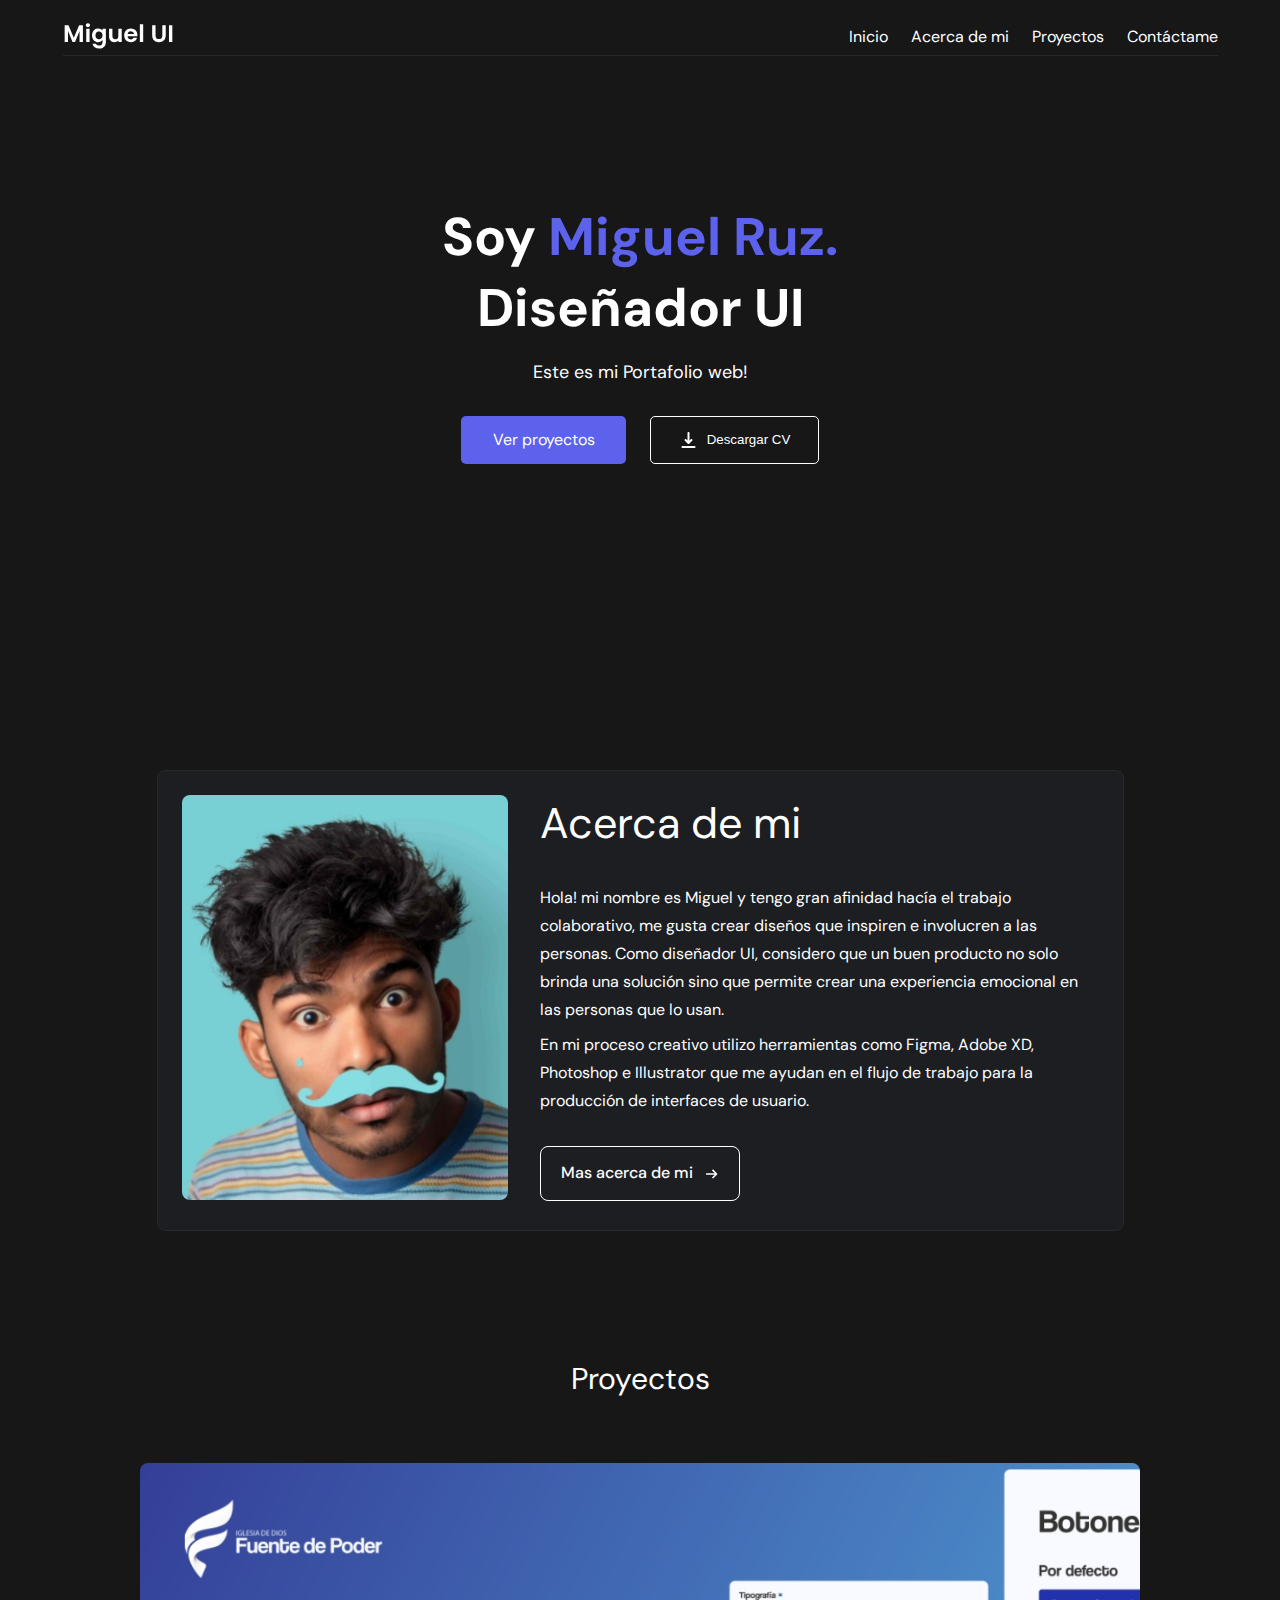
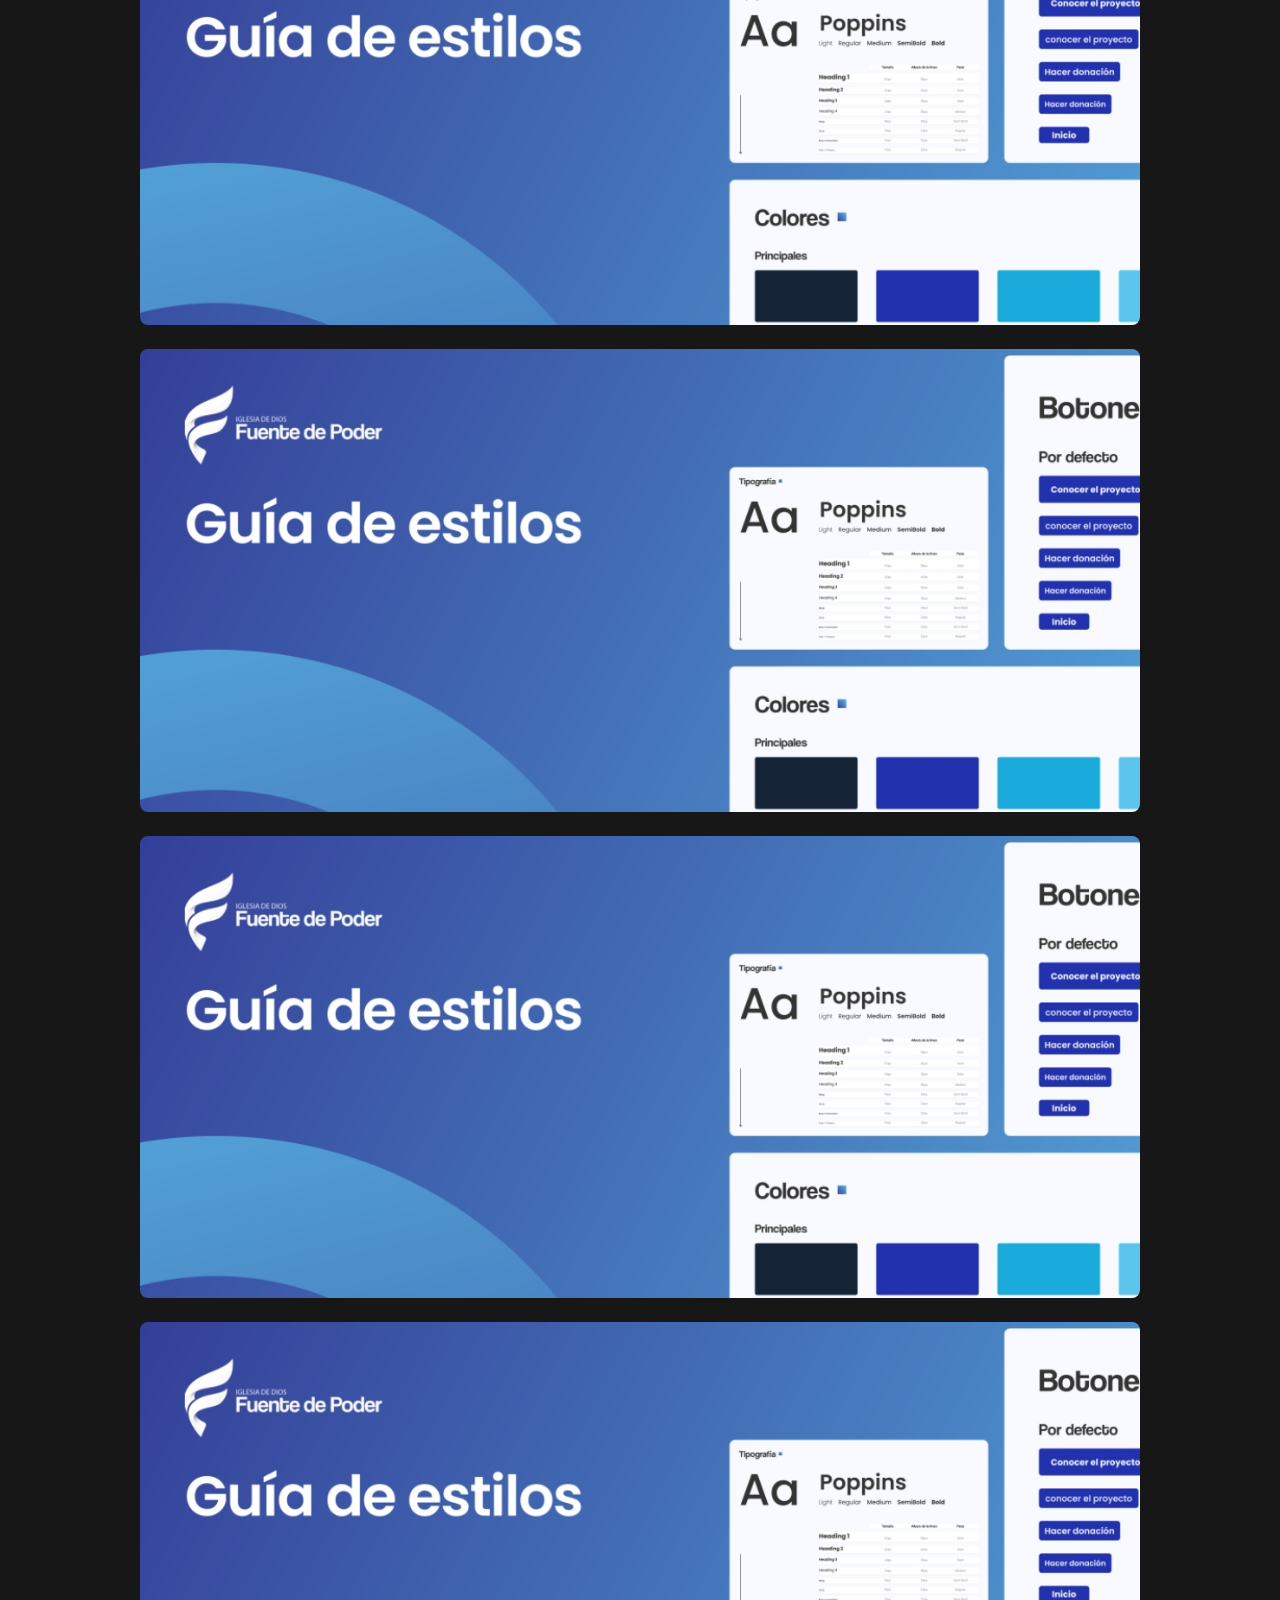
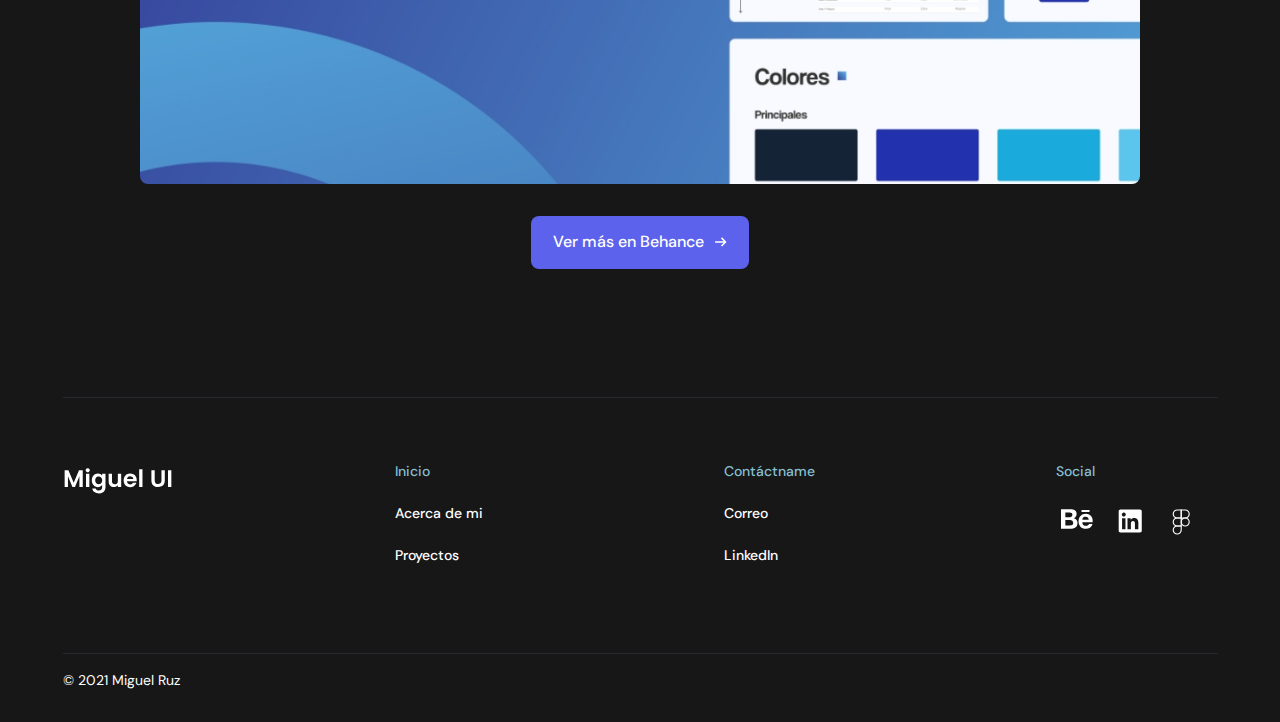
==== index.html @ 03a389df "bug fix nav-menu" ====
<!DOCTYPE html>
<html lang="en">

<head>
    <meta charset="UTF-8">
    <meta name="viewport" content="width=device-width, initial-scale=1.0">
    <link rel="stylesheet" href="styles/styles.css">
    <title>Miguel UI</title>
</head>

<body>

    <header class="header">
        <div class="container">
            <div class="header__inner">
                <div class="header__logo">
                    <img class="header__logo-icon" src="images/icons/Logo.svg" width="112" height="32" loading="lazy"
                        alt="miguel ui">
                </div>
                <nav class="header__nav hidden-mobile">
                    <ul class="header__list">
                        <li class="header__link"><a href="index.html">Inicio</a></li>
                        <li class="header__link"><a href="acerca.html">Acerca de mi</a></li>
                        <li class="header__link"><a href="#!">Proyectos</a></li>
                        <li class="header__link"><a href="#!">Contáctame</a></li>
                    </ul>
                </nav>

                <nav class="header__nav__mobile" id="mobileNav">
                    <ul class="header__mobile__list">
                        <li class="header__mobile__link"><a href="index.html">Inicio</a></li>
                        <li class="header__mobile__link"><a href="acera.html">Acerca de mi</a></li>
                        <li class="header__mobile__link"><a href="#!">Proyectos</a></li>
                        <li class="header__mobile__link"><a href="#!">Contáctame</a></li>
                    </ul>
                </nav>

                <div class="header__menu visible-mobile">
                    <button class="header__nav__btn-menu" id="modalBtn"></button>
                </div>
            </div>
        </div>
    </header>
    <main>
        <section class="main">
            <div class="container">
                <div class="main__inner">
                    <h1 class="main__tittle">
                        Soy <span>Miguel Ruz.</span><br>Diseñador UI
                    </h1>
                    <p class="main__text">
                        Este es mi Portafolio web!
                    </p>
                    <div class="main__buttons">
                        <a class="main__link" href="#!">Ver proyectos</a>
                        <button class="main__button-upload " type="submit">
                            <svg class="main__button-svg" width="20.000000" height="20.000000" viewBox="0 0 20 20"
                                fill="none" xmlns="http://www.w3.org/2000/svg"
                                xmlns:xlink="http://www.w3.org/1999/xlink">
                                <desc>
                                    Created with Pixso.
                                </desc>
                                <defs>
                                    <clipPath id="clip25_65">
                                        <rect id="Icon/Solid/download" width="20.000000" height="20.000000"
                                            transform="translate(-0.500000 0.000000)" fill="white" fill-opacity="0" />
                                    </clipPath>
                                </defs>
                                <g clip-path="url(#clip25_65)">
                                    <path id="Icon"
                                        d="M2.5 17C2.5 16.44 2.94 16 3.5 16L15.5 16C16.05 16 16.5 16.44 16.5 17C16.5 17.55 16.05 18 15.5 18L3.5 18C2.94 18 2.5 17.55 2.5 17ZM5.79 9.29C6.18 8.9 6.81 8.9 7.2 9.29L8.5 10.58L8.5 3C8.5 2.44 8.94 2 9.5 2C10.05 2 10.5 2.44 10.5 3L10.5 10.58L11.79 9.29C12.18 8.9 12.81 8.9 13.2 9.29C13.59 9.68 13.59 10.31 13.2 10.7L10.2 13.7C10.01 13.89 9.76 14 9.5 14C9.23 14 8.98 13.89 8.79 13.7L5.79 10.7C5.4 10.31 5.4 9.68 5.79 9.29Z"
                                        fill="#FFFFFF" fill-opacity="1.000000" fill-rule="evenodd" />
                                </g>
                            </svg>Descargar CV</button>
                    </div>
                </div>
            </div>
        </section>

        <section class="about">
            <div class="container">
                <div class="about__inner">
                    <div class="about__photo">
                        <img class="about__photo-me" src="images/avatar/miguel.jpeg" max-width="326" height="405"
                            alt="Miguel">
                    </div>
                    <div class="about__info">
                        <h2 class="about__tittle">Acerca de mi</h2>
                        <p class="about__text">Hola! mi nombre es Miguel y tengo gran afinidad hacía el trabajo
                            colaborativo, me gusta crear
                            diseños que inspiren e involucren a las personas. Como diseñador UI, considero que un buen
                            producto no solo brinda una solución sino que permite crear una experiencia emocional en las
                            personas que lo usan. </p>
                        <p class="about__text">En mi proceso creativo utilizo herramientas como Figma, Adobe XD,
                            Photoshop e
                            Illustrator que me
                            ayudan en el flujo de trabajo para la producción de interfaces de usuario.</p>

                        <a class="about__link" href="#!">Mas acerca de mi
                            <svg class="about__arrow-right" width="14.000000" height="14.000000" viewBox="0 0 14 14"
                                fill="none" xmlns="http://www.w3.org/2000/svg"
                                xmlns:xlink="http://www.w3.org/1999/xlink">
                                <desc>
                                    Created with Pixso.
                                </desc>
                                <defs>
                                    <clipPath id="clip25_54">
                                        <rect id="Icon/Outline/arrow-right" width="14.000000" height="14.000000"
                                            transform="translate(-0.674927 -0.049561)" fill="white" fill-opacity="0" />
                                    </clipPath>
                                </defs>
                                <g clip-path="url(#clip25_54)">
                                    <path id="Icon" d="M7.49 2.86L11.57 6.95L7.49 11.03M11.57 6.95L1.07 6.95"
                                        stroke="#FFFFFF" stroke-opacity="1.000000" stroke-width="1.500000"
                                        stroke-linejoin="round" />
                                </g>
                            </svg>
                        </a>
                    </div>
                </div>
            </div>
        </section>

        <section class="projects">
            <div class="projects__inner">
                <div class="container">
                    <h3 class="projects__tittle">
                        Proyectos
                    </h3>
                    <div class="projects__items">
                        <div class="projects__item">
                            <img class="projects__image" src="images/item/portada_interactiva.jpeg" alt="project">
                        </div>

                        <div class="projects__item">
                            <img class="projects__image" src="images/item/portada_interactiva.jpeg" alt="project">
                        </div>

                        <div class="projects__item">
                            <img class="projects__image" src="images/item/portada_interactiva.jpeg" alt="project">
                        </div>

                        <div class="projects__item">
                            <img class="projects__image" src="images/item/portada_interactiva.jpeg" alt="project">
                        </div>
                    </div>
                    <div class="projects__link">
                        <a class="projects__link-tittle" href="#!">Ver más en Behance
                            <svg class="projects__link-arrow" width="14.000000" height="14.000000" viewBox="0 0 14 14"
                                fill="none" xmlns="http://www.w3.org/2000/svg"
                                xmlns:xlink="http://www.w3.org/1999/xlink">
                                <desc>
                                    Created with Pixso.
                                </desc>
                                <defs>
                                    <clipPath id="clip25_54">
                                        <rect id="Icon/Outline/arrow-right" width="14.000000" height="14.000000"
                                            transform="translate(-0.674927 -0.049561)" fill="white" fill-opacity="0" />
                                    </clipPath>
                                </defs>
                                <g clip-path="url(#clip25_54)">
                                    <path id="Icon" d="M7.49 2.86L11.57 6.95L7.49 11.03M11.57 6.95L1.07 6.95"
                                        stroke="#FFFFFF" stroke-opacity="1.000000" stroke-width="1.500000"
                                        stroke-linejoin="round" />
                                </g>
                            </svg>
                        </a>
                    </div>
                </div>
            </div>

        </section>
    </main>

    <footer class="footer">
        <div class="footer__inner container">
            <div class="footer__first">
                <div class="footer__firs-logo">
                    <img class="footer__logo" src="images/icons/Logo.svg" width="111" height="32" alt="Miguel">
                </div>
                <div class="footer__incio">
                    <ul class="footer__list">
                        <li class="footer__link footer__list-accent">Inicio</li>
                        <li class="footer__link"><a href="#!">Acerca de mi</a></li>
                        <li class="footer__link"><a href="#!">Proyectos</a></li>
                    </ul>
                </div>
                <div class="contactname">
                    <ul class="footer__list">
                        <li class="footer__link footer__list-accent">Contáctname</li>
                        <li class="footer__link"><a href="#!">Correo</a></li>
                        <li class="footer__link"><a href="#!">LinkedIn</a></li>
                    </ul>
                </div>
                <div class="social">
                    <ul class="footer__list">
                        <li class="footer__link footer__list-accent">Social</li>
                    </ul>
                    <div class="footer__link-socials">
                        <a href="#!" class="footer__socials">
                            <img class="footer__socials-item" src="images/icons/Logo_Behance.svg" alt="Behance"></a>
                        <a href="#!" class="footer__socials">
                            <img class="footer__socials-item" src="images/icons/Logo_Linkendl.svg" alt="Linkendl"></a>
                        <a href="#!" class=" footer__socials">
                            <img class="footer__socials-item" src="images/icons/Logo_Figma.svg" alt="Figma"></a>
                    </div>
                </div>
            </div>
            <div class="footer__two">
                <p>&copy 2021 Miguel Ruz </p>
            </div>
        </div>
    </footer>

    <script type="module" src="JS/app.js"></script>
</body>

</html>
---- styles/styles.css ----
html, body, div, span, applet, object, iframe,
h1, h2, h3, h4, h5, h6, p, blockquote, pre,
a, abbr, acronym, address, big, cite, code,
del, dfn, em, img, ins, kbd, q, s, samp,
small, strike, strong, sub, sup, tt, var,
b, u, i, center,
dl, dt, dd, ol, ul, li,
fieldset, form, label, legend,
table, caption, tbody, tfoot, thead, tr, th, td,
article, aside, canvas, details, embed,
figure, figcaption, footer, header, hgroup,
menu, nav, output, ruby, section, summary,
time, mark, audio, video {
  margin: 0;
  padding: 0;
  border: 0;
  font-size: 100%;
  font: inherit;
  vertical-align: baseline;
}

/* HTML5 display-role reset for older browsers */
article, aside, details, figcaption, figure,
footer, header, hgroup, menu, nav, section {
  display: block;
}

body {
  line-height: 1;
}

ol, ul {
  list-style: none;
}

blockquote, q {
  quotes: none;
}

blockquote:before, blockquote:after,
q:before, q:after {
  content: "";
  content: none;
}

table {
  border-collapse: collapse;
  border-spacing: 0;
}

*,
*::before,
*::after {
  box-sizing: border-box;
}

@font-face {
  font-family: "DM Sans";
  src: url("../fonts/DMSans-Medium.woff2") format("woff2");
  font-weight: 400;
  font-style: normal;
  font-display: swap;
}
@font-face {
  font-family: "DM Sans";
  src: url("../fonts/DMSans-Regular.woff2") format("woff2");
  font-weight: 500;
  font-style: normal;
  font-display: swap;
}
@font-face {
  font-family: "DM Sans";
  src: url("../fonts/DMSans-Bold.woff2") format("woff2");
  font-weight: 700;
  font-style: normal;
  font-display: swap;
}
:root {
  --primario-color: #5C62EC;
  --white-color: #FFFFFF;
  --hover-color: #5C62EC;
  --acento-color: #85BFD1;
  --gris-color: #A0A0A1;
  --rellenos-color: #1C1E22;
  --bordes-color: #26292D;
  --fondo-color: #171718;
  --border-radius: 8px;
  --border-radius-small: 5px;
  --ff: "DM Sans", "sans-serif";
  --container-width: 1155px;
  --container-padding-x: 16px;
  --section-padding-y: 128px;
  --nav-padding-y: 18px;
  --section-padding-top: 0px;
  --transition-duration: 0.2s;
  --border: 1px solid var(--bordes-color);
}

html, body {
  min-height: 100vh;
  display: flex;
  flex-direction: column;
}

.footer {
  margin-top: auto;
}

.container {
  max-width: calc(var(--container-width) + var(--container-padding-x) * 2);
  margin-inline: auto;
  padding-inline: var(--container-padding-x);
}

.visually-hidden {
  position: absolute !important;
  width: 1px !important;
  height: 1px !important;
  margin: -1px !important;
  border: 0 !important;
  padding: 0 !important;
  white-space: nowrap !important;
  -webkit-clip-path: inset(100%) !important;
          clip-path: inset(100%) !important;
  clip: rect(0 0 0 0) !important;
  overflow: hidden !important;
}

@media (max-width: 767px) {
  .hidden-mobile {
    display: none !important;
  }
}

@media (min-width: 768px) {
  .visible-mobile {
    display: none !important;
  }
}

body {
  scroll-behavior: smooth;
  font-family: var(--ff);
  font-weight: 400;
  font-size: 16px;
  line-height: 1.28;
  color: var(--white-color);
  background-color: var(--fondo-color);
}

body, html {
  overflow-x: hidden;
}

a,
button,
input,
textarea,
svg * {
  transition-duration: var(--transition-duration);
}

a {
  text-decoration: none;
  color: inherit;
}

h1 {
  font-size: clamp(34px, 4.1666666667vw, 60px);
  font-weight: 700;
}

h2 {
  font-size: clamp(26px, 3.3333333333vw, 48px);
  font-weight: 500;
}

h3 {
  font-size: clamp(19px, 2.3611111111vw, 34px);
  font-weight: 500;
}

h4 {
  font-size: clamp(14px, 1.6666666667vw, 24px);
  font-weight: 400;
}

h5 {
  font-size: clamp(12px, 1.3888888889vw, 20px);
  font-weight: 500;
}

p {
  font-size: clamp(10px, 1.1111111111vw, 16px);
  font-weight: 500;
}

.header {
  font-size: clamp(16px, 1.1111111111vw, 16px);
  font-weight: 500;
  position: sticky;
  top: 0;
}

.header__inner {
  border-bottom: var(--border);
  margin-block: 18px;
}

.header__inner {
  display: flex;
  justify-content: center;
  align-items: center;
  justify-content: space-between;
}

.header__list {
  display: flex;
  justify-content: center;
  align-items: center;
  gap: 23px;
}

.header__link {
  position: relative;
}

.header__link {
  position: relative;
}

.header__link::before {
  position: absolute;
  content: "";
  bottom: -5px;
  width: 100%;
  height: 3px;
  background-color: var(--primario-color);
  opacity: 0;
  transition: 0.5s;
}

.header__link:hover::before {
  opacity: 1;
}

.header__menu {
  width: 42px;
  aspect-ratio: 1;
  display: inline-flex;
  align-items: center;
  text-align: center;
}

.header__nav__btn-menu {
  padding: 0;
  background-color: transparent;
  border: none;
  width: 42px;
  aspect-ratio: 1;
  position: relative;
  width: 16px;
  height: 2px;
  border-radius: 5px;
  background-color: var(--white-color);
}

.header__nav__btn-menu::before {
  position: absolute;
  content: "";
  width: 8px;
  height: 2px;
  border-radius: 5px;
  background-color: var(--white-color);
  top: 4px;
  right: 0;
}

.header__nav__btn-menu::after {
  position: absolute;
  content: "";
  width: 16px;
  height: 2px;
  border-radius: 5px;
  background-color: var(--white-color);
  top: -4px;
  left: 0;
}

.header__nav__mobile {
  transition: ease-in 0.2s;
  display: none;
}
@media (max-width: 767px) {
  .header__nav__mobile {
    display: none;
    position: absolute;
    z-index: 100;
    height: 100vh;
    width: 100vw;
    top: 100%;
    background-color: var(--fondo-color);
  }
}

.header__mobile__link {
  font-size: clamp(16px, 2.2222222222vw, 32px);
  margin-bottom: 25px;
}

.main__inner {
  display: flex;
  justify-content: center;
  align-items: center;
  align-items: center;
  flex-direction: column;
  text-align: center;
  padding: 128px 0 306px 0;
}
@media (max-width: 767px) {
  .main__inner {
    padding-bottom: 128px;
  }
}
.main__tittle {
  line-height: 71px;
}
.main__tittle span {
  color: var(--primario-color);
}
@media (max-width: 1023px) {
  .main__tittle {
    line-height: 50px;
  }
}
@media (max-width: 767px) {
  .main__tittle {
    line-height: 40px;
  }
}
.main__text {
  margin: 16px 0 32px 0;
  font-size: clamp(16px, 1.3888888889vw, 20px);
  font-weight: 500;
  line-height: 24px;
}
.main__buttons {
  display: flex;
  justify-content: center;
  align-items: center;
  gap: 24px;
}
@media (max-width: 767px) {
  .main__buttons {
    flex-direction: column;
  }
}
.main__link {
  font-weight: 500;
  line-height: 16px;
  height: 48px;
  background-color: var(--primario-color);
  padding: 16px 31.5px;
  border-radius: var(--border-radius-small);
}
.main__button-upload {
  padding: 0;
  background-color: transparent;
  border: none;
  display: flex;
  justify-content: center;
  align-items: center;
  color: var(--white-color);
  font-weight: 500;
  line-height: 16px;
  width: 169px;
  height: 48px;
  background-color: inherit;
  border: var(--border);
  border-color: var(--white-color);
  padding: 16px 20px;
  border-radius: var(--border-radius-small);
}
@media (hover: hover) {
  .main__button-upload:hover {
    background-color: var(--primario-color);
    border-color: var(--primario-color);
  }
}
@media (hover: none) {
  .main__button-upload:active {
    background-color: var(--primario-color);
    border-color: var(--primario-color);
  }
}
.main__button-svg {
  margin-right: 8px;
}

.about__inner {
  display: flex;
  justify-content: center;
  align-items: center;
  justify-content: space-between;
  align-items: flex-start;
  border: var(--border);
  border-radius: var(--border-radius);
  background-color: var(--rellenos-color);
  padding: 24px;
  width: 967px;
  height: auto;
  position: relative;
  margin: 0 auto;
  gap: 32px;
}
@media (max-width: 1023px) {
  .about__inner {
    flex-direction: column;
    width: 690px;
  }
}
@media (max-width: 767px) {
  .about__inner {
    width: 100%;
  }
}
.about__photo-me {
  border-radius: var(--border-radius);
}
@media (max-width: 767px) {
  .about__photo-me {
    max-width: 100%;
    height: auto;
    vertical-align: top;
  }
}
.about__tittle {
  margin-bottom: 32px;
  font-size: clamp(24px, 3.3333333333vw, 48px);
  line-height: 57px;
}
@media (max-width: 1023px) {
  .about__tittle {
    line-height: 32px;
    margin-bottom: 16px;
  }
}
.about__text {
  margin-bottom: 7px;
  font-size: clamp(16px, 1.1111111111vw, 16px);
  line-height: 28px;
}
.about__link {
  display: inline-flex;
  align-items: center;
  border: var(--border);
  border-color: var(--white-color);
  border-radius: var(--border-radius);
  padding: 16px 20px;
  background-color: inherit;
  margin-top: 24px;
}
@media (hover: hover) {
  .about__link:hover {
    background-color: var(--primario-color);
    border-color: var(--primario-color);
  }
}
@media (hover: none) {
  .about__link:active {
    background-color: var(--primario-color);
    border-color: var(--primario-color);
  }
}
.about__arrow-right {
  margin-left: 12px;
}

.projects__inner {
  padding: 128px 0;
}
@media (max-width: 767px) {
  .projects__inner {
    padding: 64px 0;
  }
}
.projects__tittle {
  line-height: 40px;
  margin-bottom: 64px;
}
@media (max-width: 1280px) {
  .projects__tittle {
    text-align: center;
  }
}
@media (max-width: 767px) {
  .projects__tittle {
    text-align: left;
    margin-bottom: 32px;
  }
}
.projects__items {
  display: grid;
  gap: 24px;
}
@media (max-width: 767px) {
  .projects__items {
    gap: 20px;
  }
}
.projects__image {
  border-radius: var(--border-radius);
  max-width: 1155px;
}
@media (max-width: 1280px) {
  .projects__image {
    display: block;
    margin-inline: auto;
    max-width: 1000px;
  }
}
@media (max-width: 1023px) {
  .projects__image {
    max-width: 747px;
  }
}
@media (max-width: 767px) {
  .projects__image {
    width: 100%;
  }
}
.projects__link {
  max-width: 218px;
  margin-inline: auto;
  margin-top: 32px;
}
.projects__link-arrow {
  margin-left: 10px;
}
@media (max-width: 767px) {
  .projects__link {
    max-width: 100%;
  }
}
.projects__link-tittle {
  background-color: var(--primario-color);
  padding: 16px 20px;
  border-radius: var(--border-radius);
  display: flex;
  align-items: center;
  justify-content: center;
}

.footer__inner {
  display: flex;
  flex-direction: column;
  font-family: var(--ff);
  font-size: clamp(14px, 0.9722222222vw, 14px);
  font-weight: 400;
}
.footer__first {
  display: flex;
  justify-content: center;
  align-items: center;
  justify-content: space-between;
  align-items: flex-start;
  border-top: var(--border);
  padding-block: 65px;
}
@media (max-width: 767px) {
  .footer__first {
    flex-direction: column;
    display: flex;
    justify-content: center;
    align-items: center;
    text-align: center;
  }
}
.footer__two {
  border-top: var(--border);
  margin-bottom: 32px;
  padding-top: 17px;
}
@media (max-width: 767px) {
  .footer__two {
    text-align: center;
  }
}
.footer__list-accent {
  color: var(--acento-color);
}
.footer__link {
  padding-bottom: 24px;
}
.footer__link-socials {
  display: flex;
  gap: 16px;
}
.footer__incio,
.footer .contactname,
.footer .social {
  margin-inline: 20px;
}
@media (max-width: 767px) {
  .footer__incio,
  .footer .contactname,
  .footer .social {
    margin-top: 32px;
  }
}
.footer svg path {
  fill: var(--acento-color);
}

.acerca__inner {
  display: flex;
  justify-content: space-between;
  gap: 140px;
  padding-top: 64px;
  padding-bottom: 128px;
}
@media (max-width: 950px) {
  .acerca__inner {
    flex-direction: column;
    align-items: center;
    gap: 64px;
    padding-bottom: 64px;
  }
}
@media (max-width: 950px) {
  .acerca__right {
    width: 448px;
  }
}
@media (max-width: 767px) {
  .acerca__right {
    width: 100%;
  }
}
.acerca__avatar {
  border-radius: 8px;
}
@media (max-width: 950px) {
  .acerca__avatar {
    width: 100%;
    height: auto;
  }
}
.acerca__tittle {
  margin-bottom: 24px;
}
.acerca__info {
  display: inline-flex;
  flex-direction: column;
  gap: 10px;
}
.acerca__text {
  font-size: clamp(16px, 1.1111111111vw, 16px);
  line-height: 28px;
  font-weight: 400;
}
.acerca__mail {
  display: inline-block;
  margin-top: 10px;
  color: var(--primario-color);
  font-size: clamp(16px, 1.1111111111vw, 16px);
}

.skills__inner {
  margin-bottom: 128px;
}
@media (max-width: 767px) {
  .skills__inner {
    margin-bottom: 64px;
  }
}
.skills__tittle {
  text-align: center;
  margin-bottom: 60px;
}
@media (max-width: 767px) {
  .skills__tittle {
    margin-bottom: 32px;
  }
}
.skills__items {
  display: flex;
  flex-wrap: wrap;
  justify-content: center;
  gap: 24px;
}
.skills__item {
  background-color: var(--rellenos-color);
  width: 354px;
  height: auto;
  padding: 24px;
  border-radius: var(--border-radius);
}
@media (max-width: 767px) {
  .skills__item {
    width: 100%;
  }
}

.item__icon {
  margin-bottom: 10px;
}
.item__tittle {
  margin-bottom: 10px;
}
.item__text {
  font-size: clamp(14px, 1.1111111111vw, 16px);
  line-height: 28px;
  letter-spacing: 0.44px;
}/*# sourceMappingURL=styles.css.map */
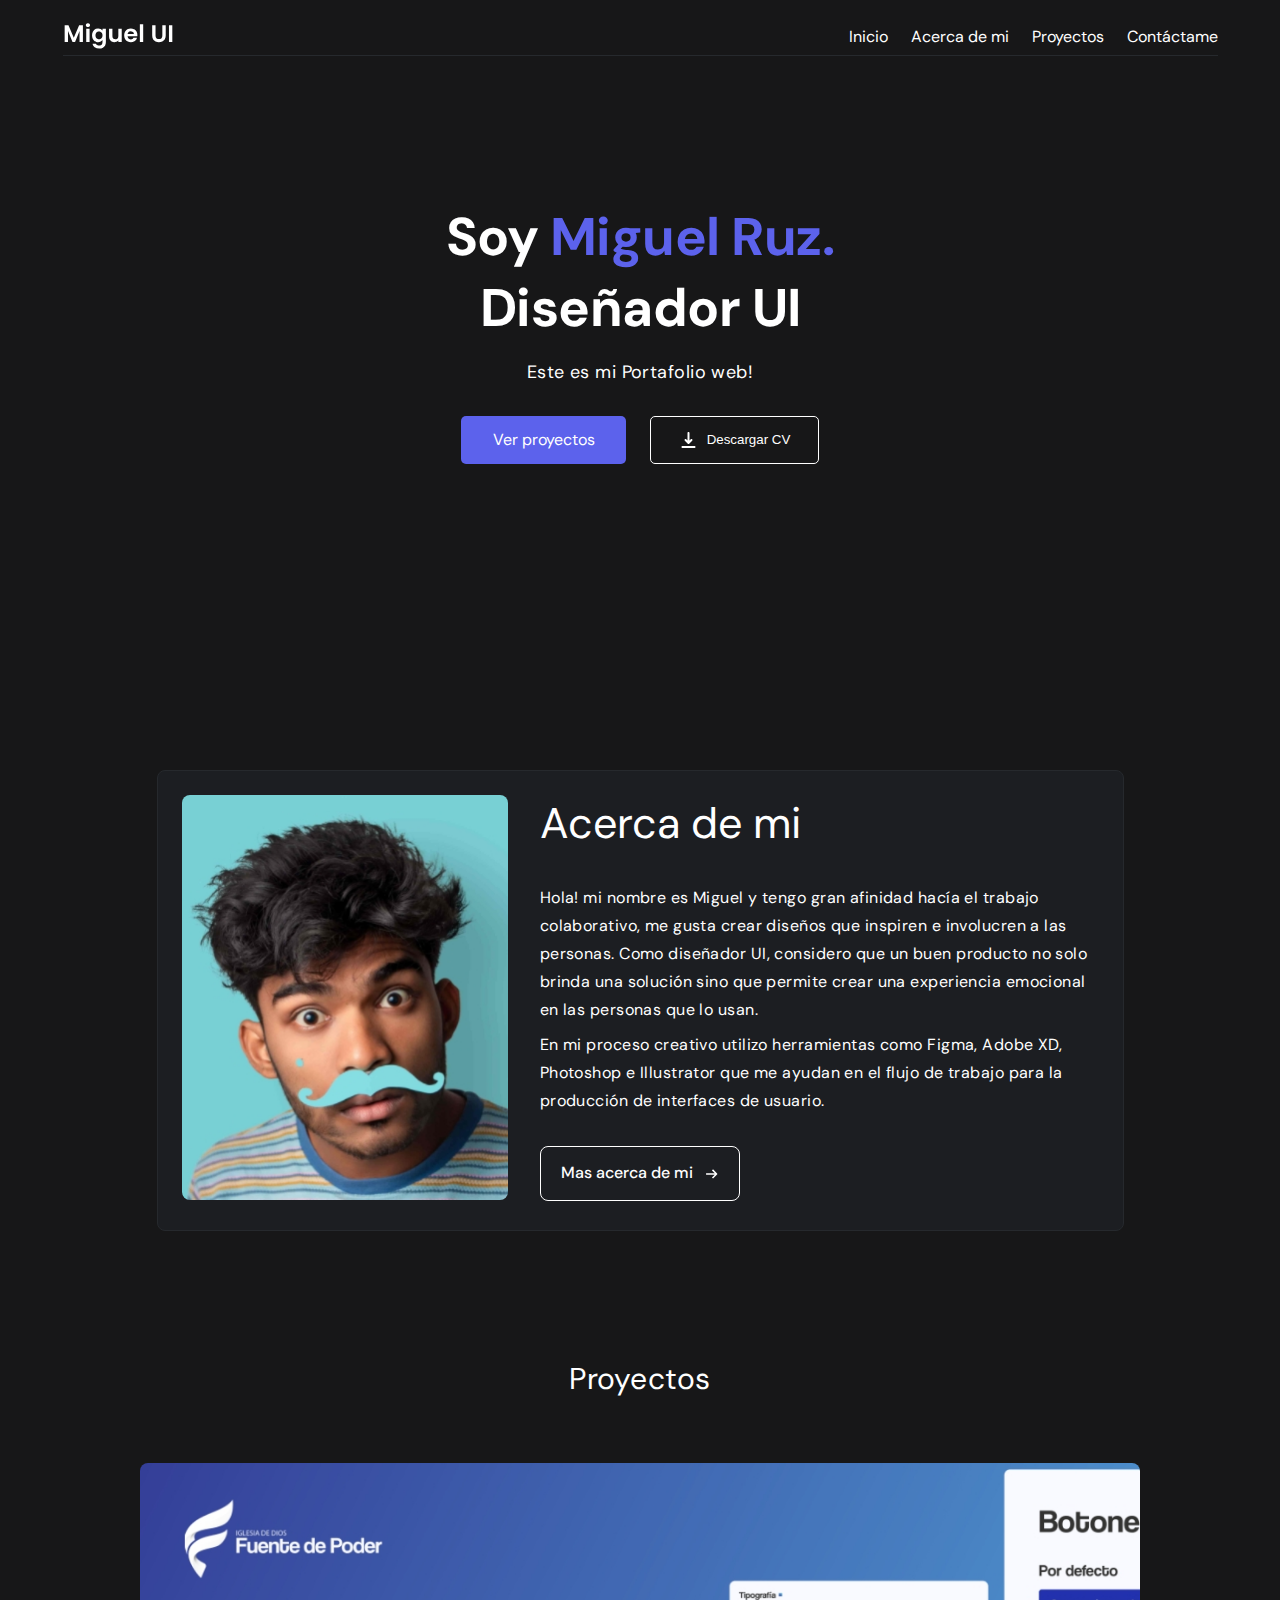
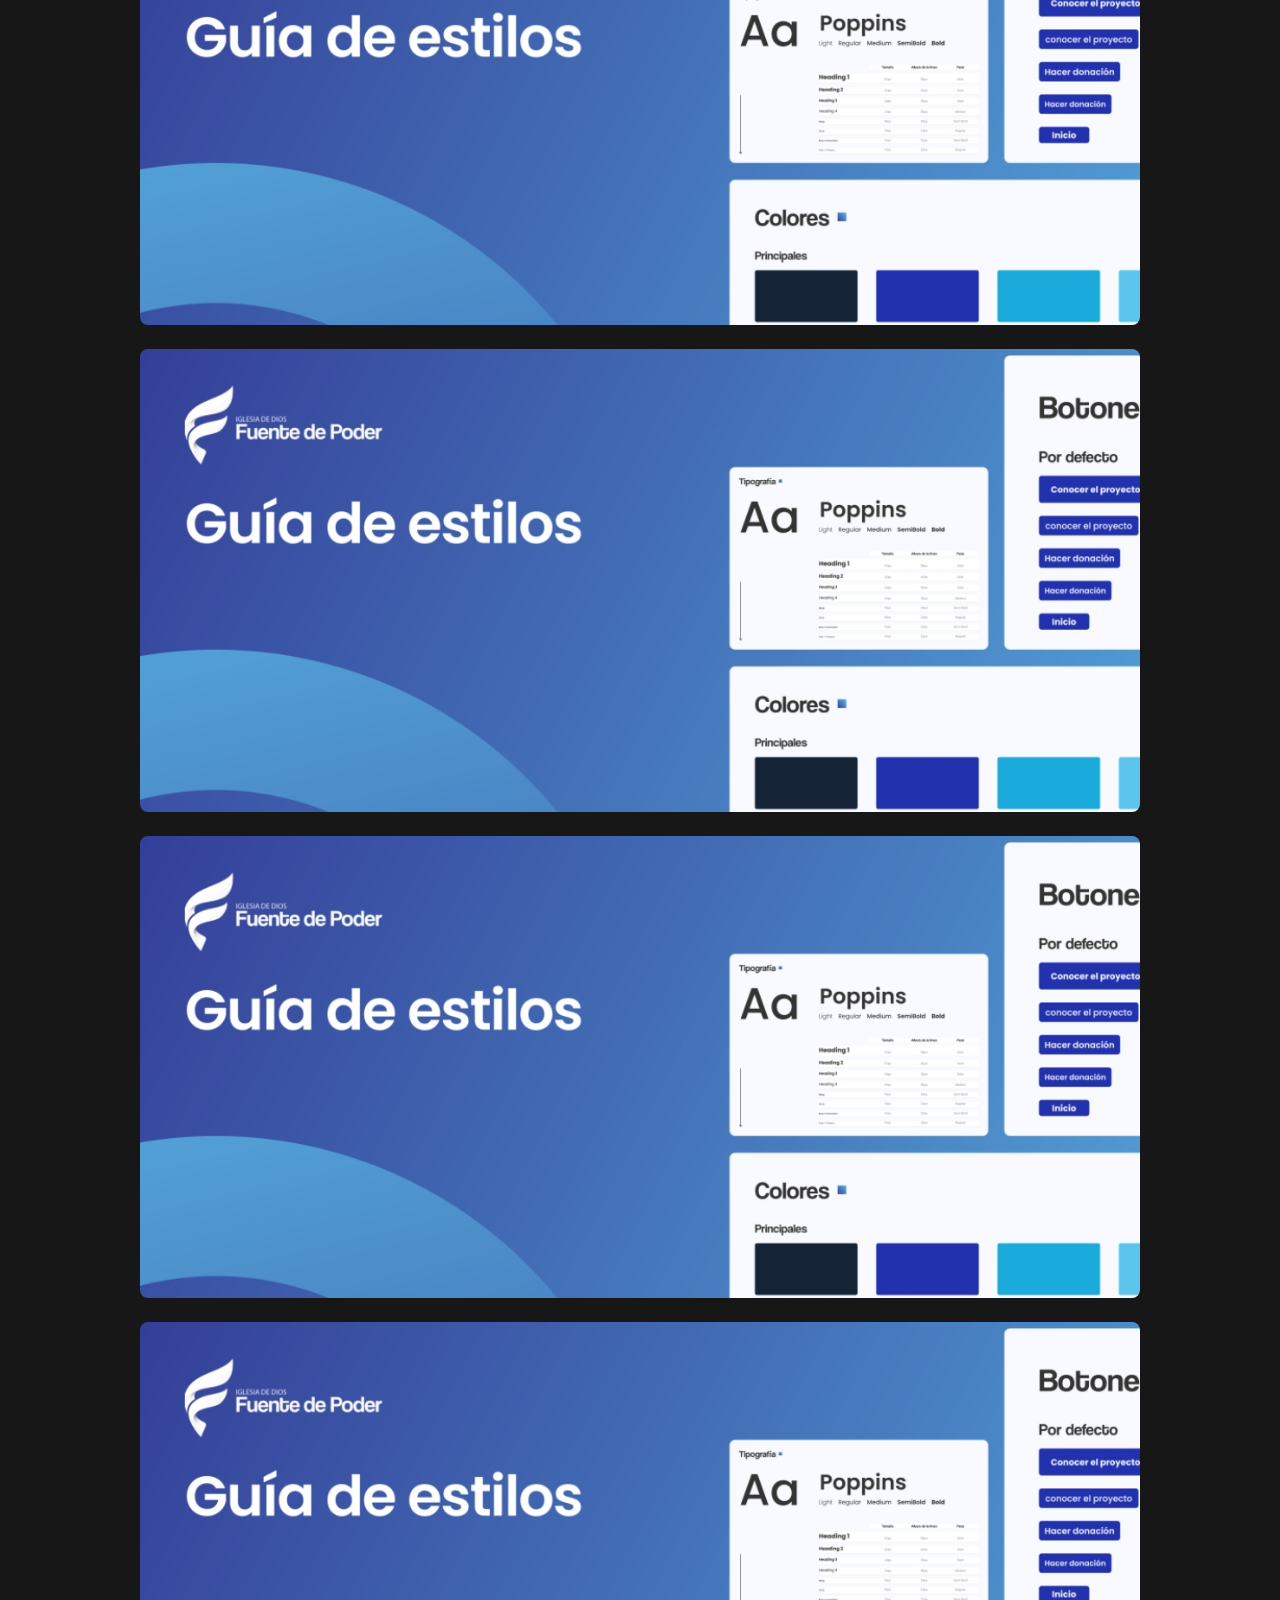
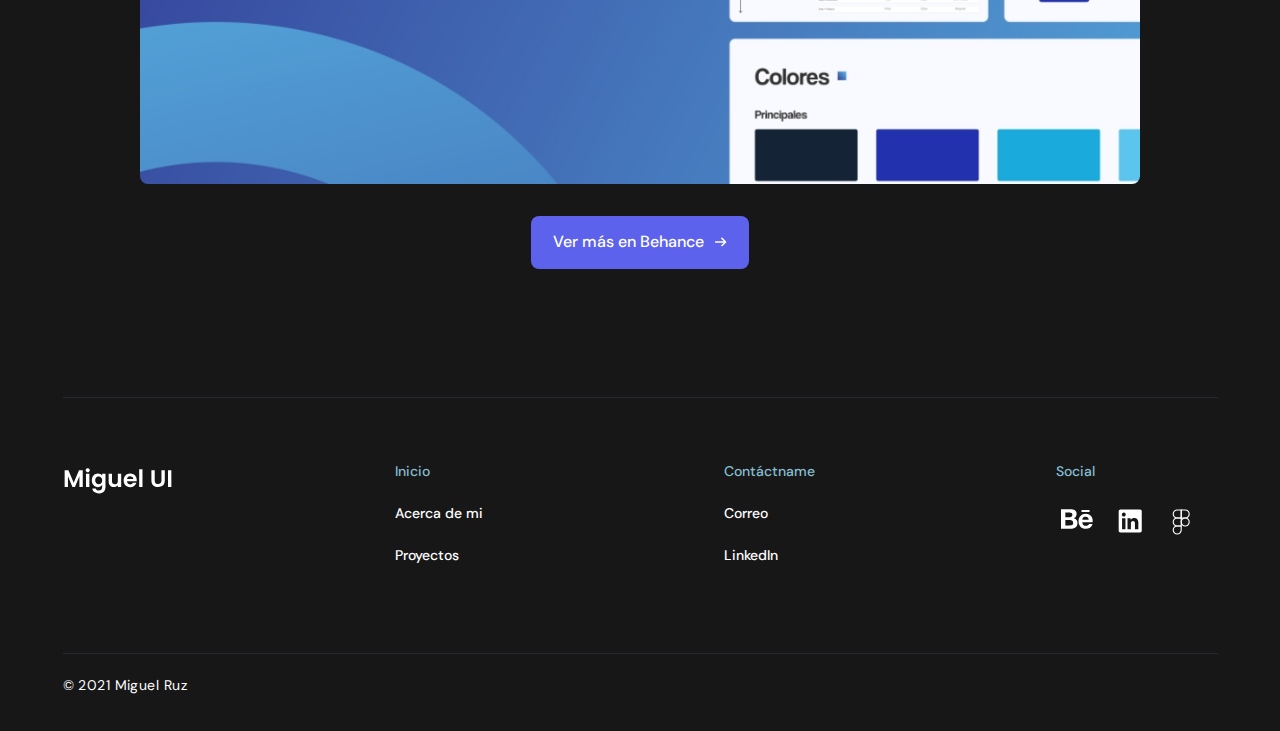
==== commit 278379f9: "added contact page & adaptive" ====
--- a/index.html
+++ b/index.html
@@ -14,24 +14,25 @@
         <div class="container">
             <div class="header__inner">
                 <div class="header__logo">
-                    <img class="header__logo-icon" src="images/icons/Logo.svg" width="112" height="32" loading="lazy"
-                        alt="miguel ui">
-                </div>
+                    <a class="header__logo-link" href="index.html"> <img class="header__logo-icon" src="images/icons/Logo.svg" width="112" height="32" loading="lazy"
+                        alt="miguel ui"></a>
+                </div>
+                
                 <nav class="header__nav hidden-mobile">
                     <ul class="header__list">
                         <li class="header__link"><a href="index.html">Inicio</a></li>
                         <li class="header__link"><a href="acerca.html">Acerca de mi</a></li>
-                        <li class="header__link"><a href="#!">Proyectos</a></li>
-                        <li class="header__link"><a href="#!">Contáctame</a></li>
+                        <li class="header__link"><a href="projects.html">Proyectos</a></li>
+                        <li class="header__link"><a href="contactame.html">Contáctame</a></li>
                     </ul>
                 </nav>
 
                 <nav class="header__nav__mobile" id="mobileNav">
                     <ul class="header__mobile__list">
                         <li class="header__mobile__link"><a href="index.html">Inicio</a></li>
-                        <li class="header__mobile__link"><a href="acera.html">Acerca de mi</a></li>
-                        <li class="header__mobile__link"><a href="#!">Proyectos</a></li>
-                        <li class="header__mobile__link"><a href="#!">Contáctame</a></li>
+                        <li class="header__mobile__link"><a href="acerca.html">Acerca de mi</a></li>
+                        <li class="header__mobile__link"><a href="projects.html">Proyectos</a></li>
+                        <li class="header__mobile__link"><a href="contactame.html">Contáctame</a></li>
                     </ul>
                 </nav>
 
@@ -171,18 +172,17 @@
 
         </section>
     </main>
-
     <footer class="footer">
         <div class="footer__inner container">
             <div class="footer__first">
                 <div class="footer__firs-logo">
-                    <img class="footer__logo" src="images/icons/Logo.svg" width="111" height="32" alt="Miguel">
+                    <a href=""><img class="footer__logo" src="images/icons/Logo.svg" width="111" height="32" alt="Miguel"></a>
                 </div>
                 <div class="footer__incio">
                     <ul class="footer__list">
                         <li class="footer__link footer__list-accent">Inicio</li>
-                        <li class="footer__link"><a href="#!">Acerca de mi</a></li>
-                        <li class="footer__link"><a href="#!">Proyectos</a></li>
+                        <li class="footer__link"><a href="acerca.html">Acerca de mi</a></li>
+                        <li class="footer__link"><a href="projects.html">Proyectos</a></li>
                     </ul>
                 </div>
                 <div class="contactname">
--- a/styles/styles.css
+++ b/styles/styles.css
@@ -168,31 +168,41 @@
 h1 {
   font-size: clamp(34px, 4.1666666667vw, 60px);
   font-weight: 700;
+  letter-spacing: -0.5px;
+  line-height: 71px;
 }
 
 h2 {
   font-size: clamp(26px, 3.3333333333vw, 48px);
   font-weight: 500;
+  line-height: 57px;
 }
 
 h3 {
   font-size: clamp(19px, 2.3611111111vw, 34px);
   font-weight: 500;
+  letter-spacing: 0.25px;
+  line-height: 40px;
 }
 
 h4 {
   font-size: clamp(14px, 1.6666666667vw, 24px);
   font-weight: 400;
+  line-height: 32px;
 }
 
 h5 {
   font-size: clamp(12px, 1.3888888889vw, 20px);
   font-weight: 500;
+  letter-spacing: 0.15px;
+  line-height: 24px;
 }
 
 p {
-  font-size: clamp(10px, 1.1111111111vw, 16px);
+  font-size: clamp(14px, 1.1111111111vw, 16px);
   font-weight: 500;
+  line-height: 28px;
+  letter-spacing: 0.44px;
 }
 
 .header {
@@ -246,7 +256,7 @@
 
 .header__menu {
   width: 42px;
-  aspect-ratio: 1;
+  height: 42px;
   display: inline-flex;
   align-items: center;
   text-align: center;
@@ -257,7 +267,7 @@
   background-color: transparent;
   border: none;
   width: 42px;
-  aspect-ratio: 1;
+  height: 42px;
   position: relative;
   width: 16px;
   height: 2px;
@@ -712,4 +722,245 @@
   font-size: clamp(14px, 1.1111111111vw, 16px);
   line-height: 28px;
   letter-spacing: 0.44px;
+}
+
+.proj__inner {
+  margin: 64px 0 128px 0;
+}
+@media (max-width: 767px) {
+  .proj__inner {
+    margin: 32px 0 64px 0;
+  }
+}
+.proj__text-gray {
+  color: var(--gris-color);
+  letter-spacing: 0.15px;
+}
+.proj__title {
+  letter-spacing: -0.5px;
+  margin: 24px 0 64px 0;
+}
+@media (max-width: 1023px) {
+  .proj__title {
+    margin: 0px 0 32px 0;
+  }
+}
+.proj__item {
+  max-width: 1154px;
+  height: auto;
+  border-radius: var(--border-radius);
+}
+@media (max-width: 1280px) {
+  .proj__item {
+    max-width: 100%;
+  }
+}
+
+.acerca__block__inner {
+  margin-bottom: 64px;
+  width: 1156px;
+}
+@media (max-width: 1280px) {
+  .acerca__block__inner {
+    max-width: 100%;
+  }
+}
+@media (max-width: 767px) {
+  .acerca__block__inner {
+    margin-bottom: 32px;
+  }
+}
+.acerca__block-title {
+  margin-bottom: 16px;
+}
+.acerca__block__text {
+  letter-spacing: 0.44px;
+  line-height: 28px;
+  font-weight: 400;
+  font-size: clamp(16px, 1.1111111111vw, 16px);
+}
+.acerca__block .text-margin {
+  margin-bottom: 10px;
+}
+
+.tipografia__inner {
+  padding: 64px 0 128px 0;
+}
+@media (max-width: 767px) {
+  .tipografia__inner {
+    padding: 24px 0 32px 0;
+  }
+}
+.tipografia__title {
+  margin-bottom: 18px;
+}
+.tipografia__item {
+  border-radius: var(--border-radius);
+  margin-top: 24px;
+}
+@media (max-width: 1280px) {
+  .tipografia__item {
+    max-width: 100%;
+  }
+}
+
+.google-link {
+  color: var(--gris-color);
+  border-bottom: 1px solid var(--gris-color);
+}
+
+.text-margin {
+  margin-bottom: 10px;
+}
+
+.paleta__inner {
+  padding-bottom: 128px;
+}
+@media (max-width: 767px) {
+  .paleta__inner {
+    padding-bottom: 32px;
+  }
+}
+.paleta__title {
+  margin-bottom: 18px;
+  letter-spacing: 0.25px;
+  line-height: 34px;
+}
+.paleta__text {
+  margin-bottom: 24px;
+  letter-spacing: 0.44px;
+  line-height: 28px;
+  font-weight: 400;
+}
+.paleta__items {
+  display: flex;
+  align-items: center;
+  flex-direction: column;
+  gap: 24px;
+}
+.paleta__item-img {
+  border-radius: var(--border-radius);
+  width: 1156px;
+  height: auto;
+}
+@media (max-width: 1280px) {
+  .paleta__item-img {
+    max-width: 100%;
+  }
+}
+
+.botones__inner {
+  padding-bottom: 128px;
+}
+@media (max-width: 767px) {
+  .botones__inner {
+    padding-bottom: 64px;
+  }
+}
+.botones__title {
+  margin-bottom: 18px;
+  letter-spacing: 0.25px;
+  line-height: 40px;
+  font-weight: 500;
+}
+.botones__text {
+  margin-bottom: 24px;
+  letter-spacing: 0.44px;
+  line-height: 28px;
+  font-weight: 400;
+}
+.botones__item {
+  max-width: 1156px;
+  height: auto;
+  border-radius: var(--border-radius);
+}
+@media (max-width: 1280px) {
+  .botones__item {
+    max-width: 100%;
+  }
+}
+
+.contact__inner {
+  padding: 64px 0 128px 0;
+}
+@media (max-width: 767px) {
+  .contact__inner {
+    padding: 32px 0 64px 0;
+  }
+}
+.contact__me {
+  text-align: center;
+  margin-bottom: 44px;
+}
+.contact__title {
+  margin-bottom: 16px;
+}
+.contact__form {
+  display: flex;
+  align-items: flex-start;
+  flex-direction: column;
+  padding: 24px;
+  background-color: var(--bordes-color);
+  border-radius: var(--border-radius);
+  width: 447px;
+  margin: 0 auto;
+}
+@media (max-width: 767px) {
+  .contact__form {
+    width: 100%;
+    height: auto;
+  }
+}
+.contact__form input {
+  margin-bottom: 24px;
+  width: 100%;
+  height: 60px;
+  border-radius: var(--border-radius);
+  background-color: var(--rellenos-color);
+  color: var(--white-color);
+  padding: 16px 20px;
+  border: 1px solid var(--gris-color);
+}
+.contact__form input::-moz-placeholder {
+  font-family: "DM Sans", "sans-serif";
+  color: var(--gris-color);
+}
+.contact__form input::placeholder {
+  font-family: "DM Sans", "sans-serif";
+  color: var(--gris-color);
+}
+.contact__form label {
+  margin-bottom: 8px;
+}
+.contact__form textarea {
+  width: 100%;
+  height: 150px;
+  margin-bottom: 24px;
+  border-radius: var(--border-radius);
+  background-color: var(--rellenos-color);
+  border: 1px solid var(--gris-color);
+  padding: 16px 20px;
+  color: var(--white-color);
+  resize: none;
+}
+.contact__form textarea::-moz-placeholder {
+  font-family: "DM Sans", "sans-serif";
+  color: var(--gris-color);
+}
+.contact__form textarea::placeholder {
+  font-family: "DM Sans", "sans-serif";
+  color: var(--gris-color);
+}
+.contact__form input[type=submit] {
+  background-color: var(--primario-color);
+  border-color: var(--primario-color);
+  height: 45px;
+}
+.contact__form input[type=submit] ::-moz-placeholder {
+  font-family: "DM Sans", "sans-serif";
+  color: var(--gris-color);
+}
+.contact__form input[type=submit] ::placeholder {
+  font-family: "DM Sans", "sans-serif";
+  color: var(--gris-color);
 }/*# sourceMappingURL=styles.css.map */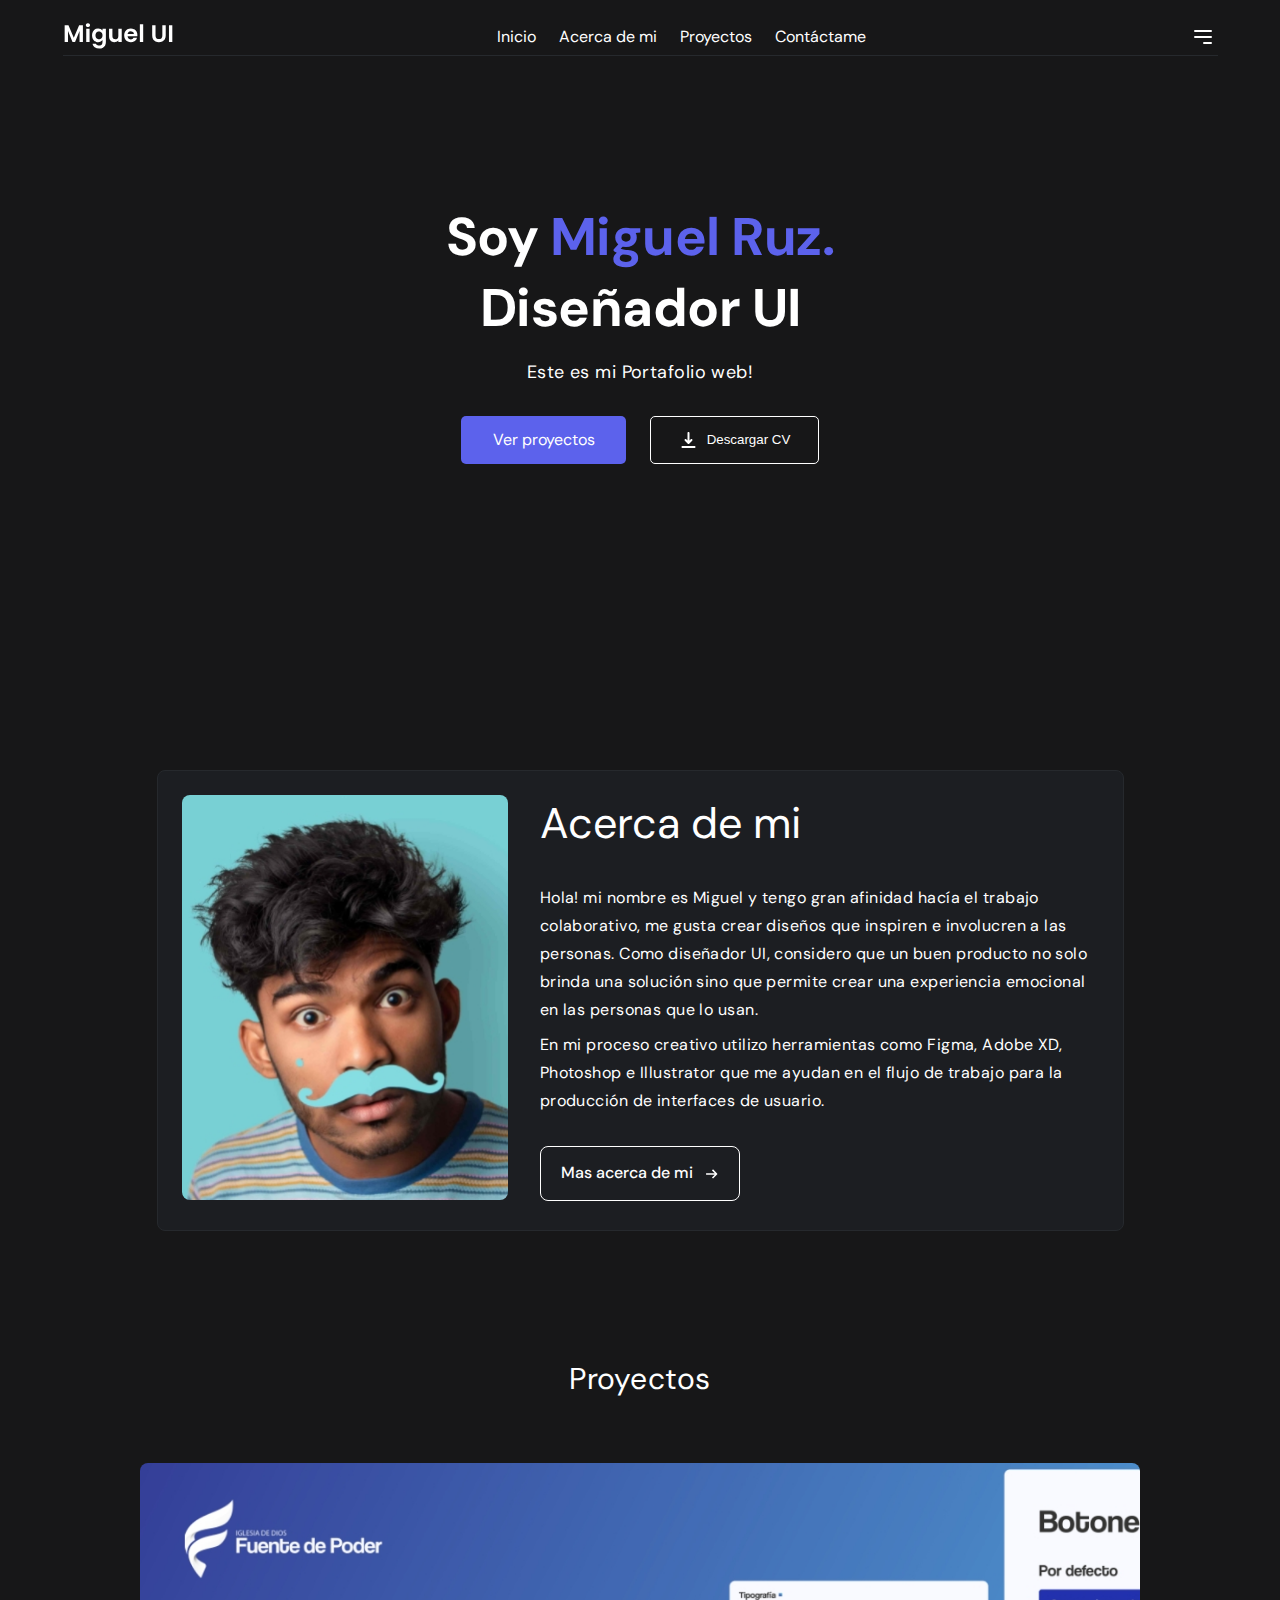
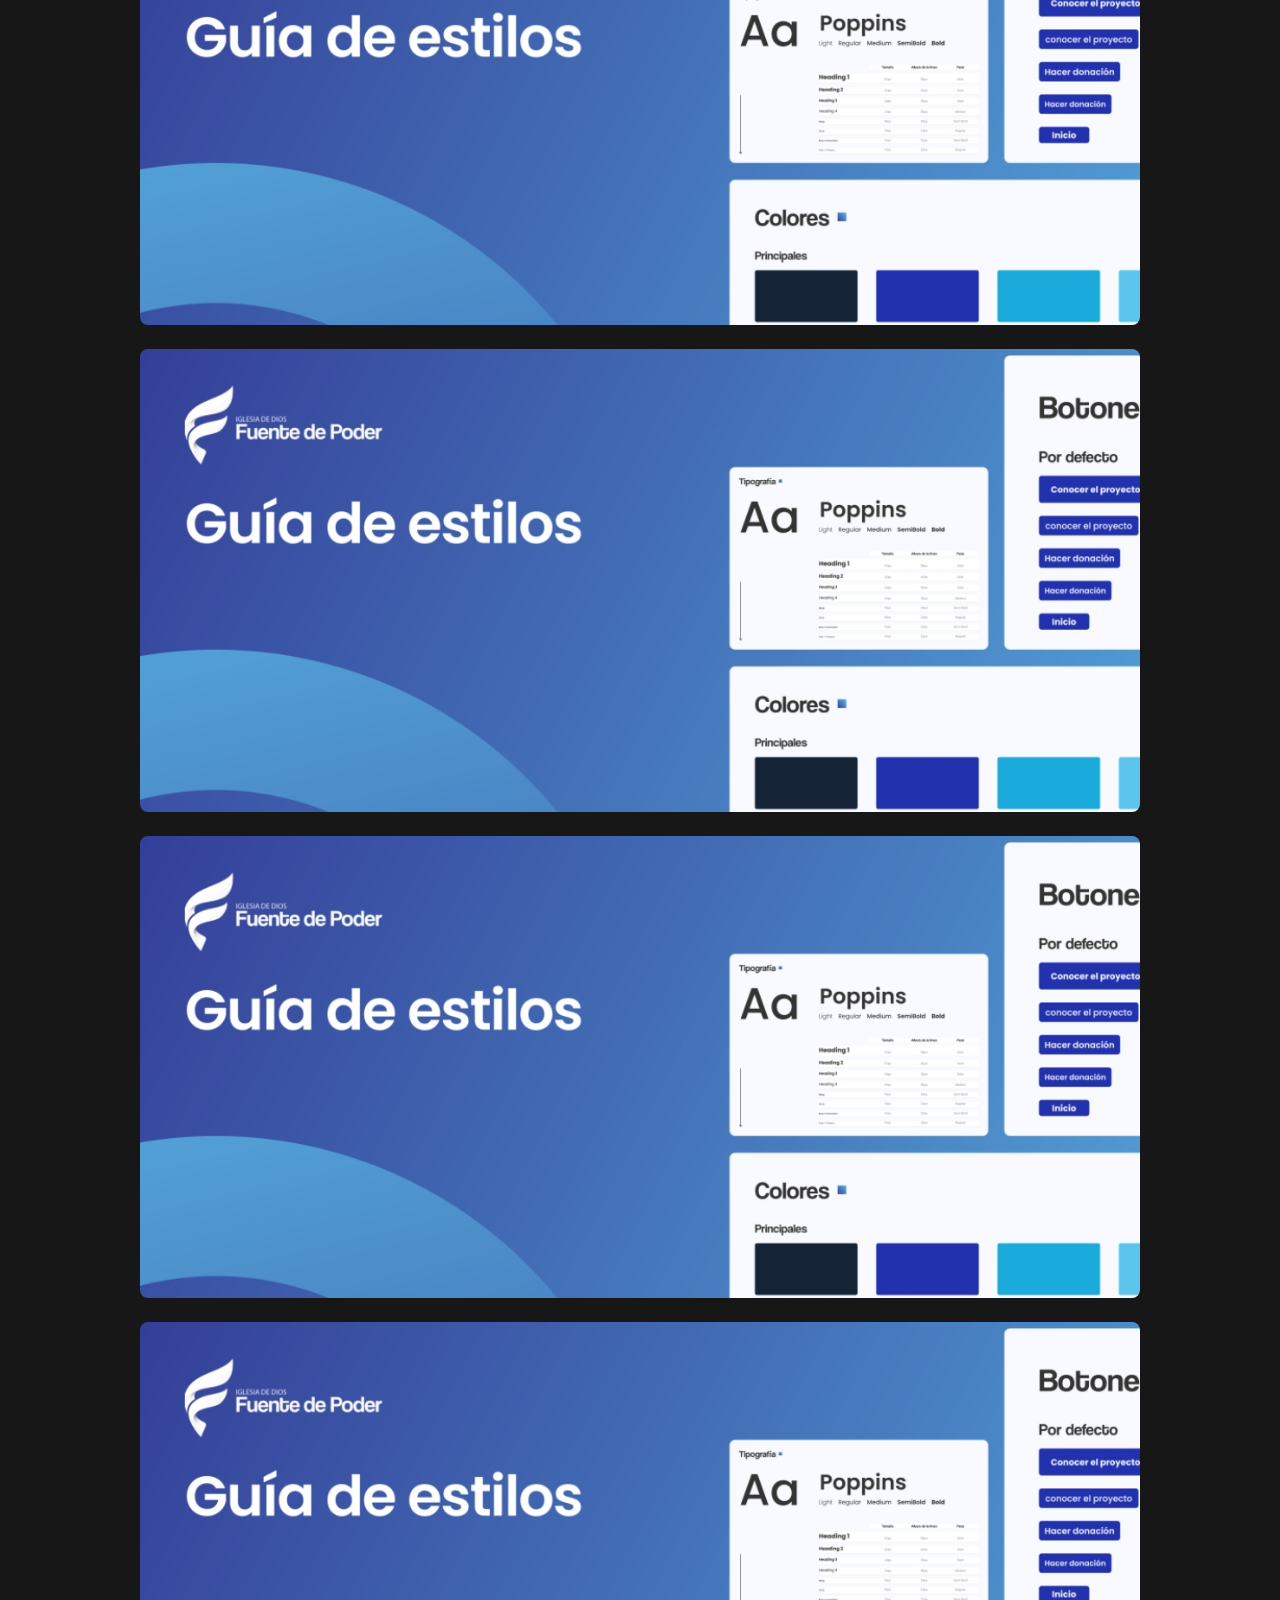
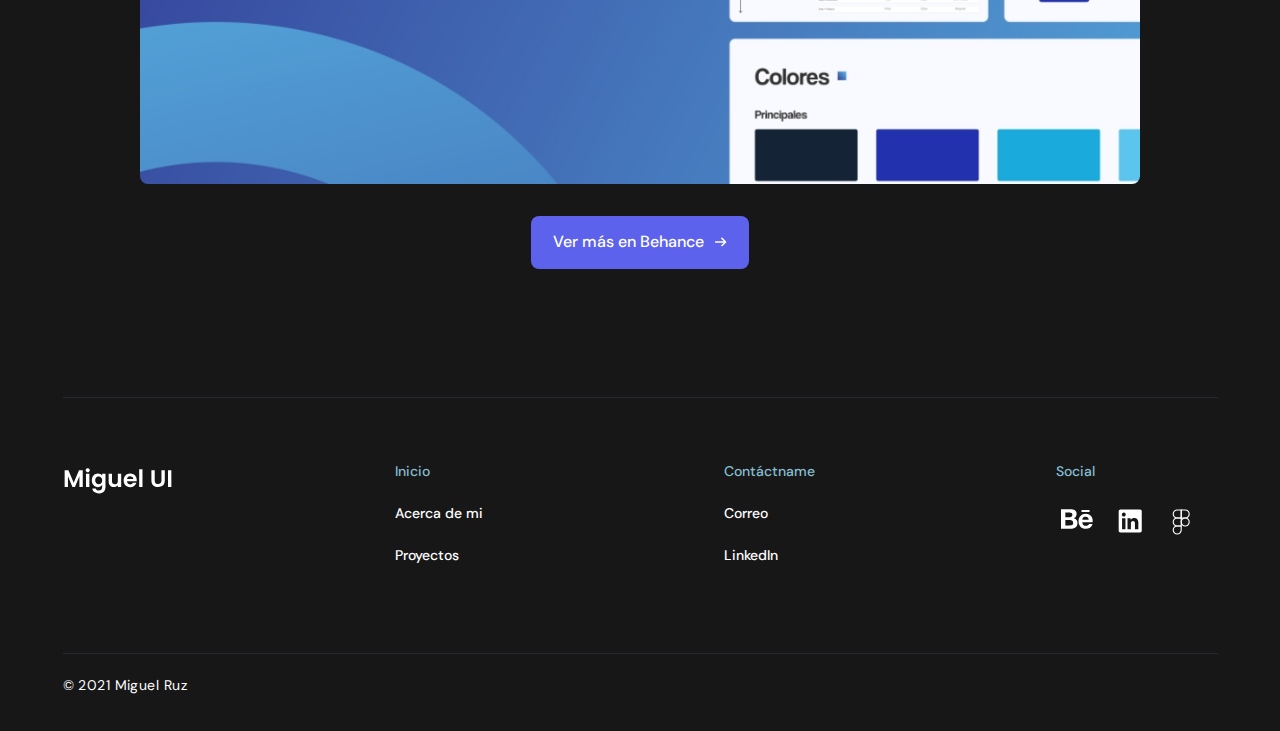
==== commit a6fd7ff9: "added animation for burger button" ====
--- a/index.html
+++ b/index.html
@@ -36,8 +36,12 @@
                     </ul>
                 </nav>
 
-                <div class="header__menu visible-mobile">
-                    <button class="header__nav__btn-menu" id="modalBtn"></button>
+                <div class="header__menu ">
+                    <button class="header__nav__btn-menu burger" id="modalBtn">
+                        <span class="burger__item-1"></span>
+                        <span class="burger__item-2"></span>
+                        <span class="burger__item-3"></span>
+                    </button>
                 </div>
             </div>
         </div>
--- a/styles/styles.css
+++ b/styles/styles.css
@@ -254,47 +254,58 @@
   opacity: 1;
 }
 
-.header__menu {
-  width: 42px;
-  height: 42px;
-  display: inline-flex;
-  align-items: center;
-  text-align: center;
-}
-
 .header__nav__btn-menu {
-  padding: 0;
   background-color: transparent;
   border: none;
-  width: 42px;
-  height: 42px;
+  outline: none;
+  display: flex;
+  flex-direction: column;
+  align-items: flex-end;
+  gap: 4px;
+  padding: 6px;
   position: relative;
-  width: 16px;
-  height: 2px;
-  border-radius: 5px;
-  background-color: var(--white-color);
-}
-
-.header__nav__btn-menu::before {
-  position: absolute;
-  content: "";
-  width: 8px;
-  height: 2px;
-  border-radius: 5px;
-  background-color: var(--white-color);
-  top: 4px;
-  right: 0;
-}
-
+}
 .header__nav__btn-menu::after {
   position: absolute;
   content: "";
-  width: 16px;
+  width: 35px;
+  height: 35px;
+  top: -4px;
+  left: -4px;
+  z-index: 1000;
+}
+
+.burger span:nth-child(-n+2) {
+  width: 18px;
   height: 2px;
+  background-color: var(--white-color);
+  display: inline-block;
   border-radius: 5px;
+}
+.burger__item-3 {
+  width: 9px;
+  height: 2px;
   background-color: var(--white-color);
-  top: -4px;
-  left: 0;
+  display: inline-block;
+  border-radius: 5px;
+}
+
+.firstLine {
+  transform-origin: top left;
+  transform: rotate(43deg) translate(3px, -2px);
+  transition: ease-in 1s;
+}
+
+.secondLine {
+  transform: scale(0);
+  transition: ease-in 1s;
+}
+
+.threeLine {
+  width: 18px;
+  transform-origin: bottom right;
+  transform: rotate(-43deg) translate(7px, -10px);
+  transition: ease-in 1s;
 }
 
 .header__nav__mobile {
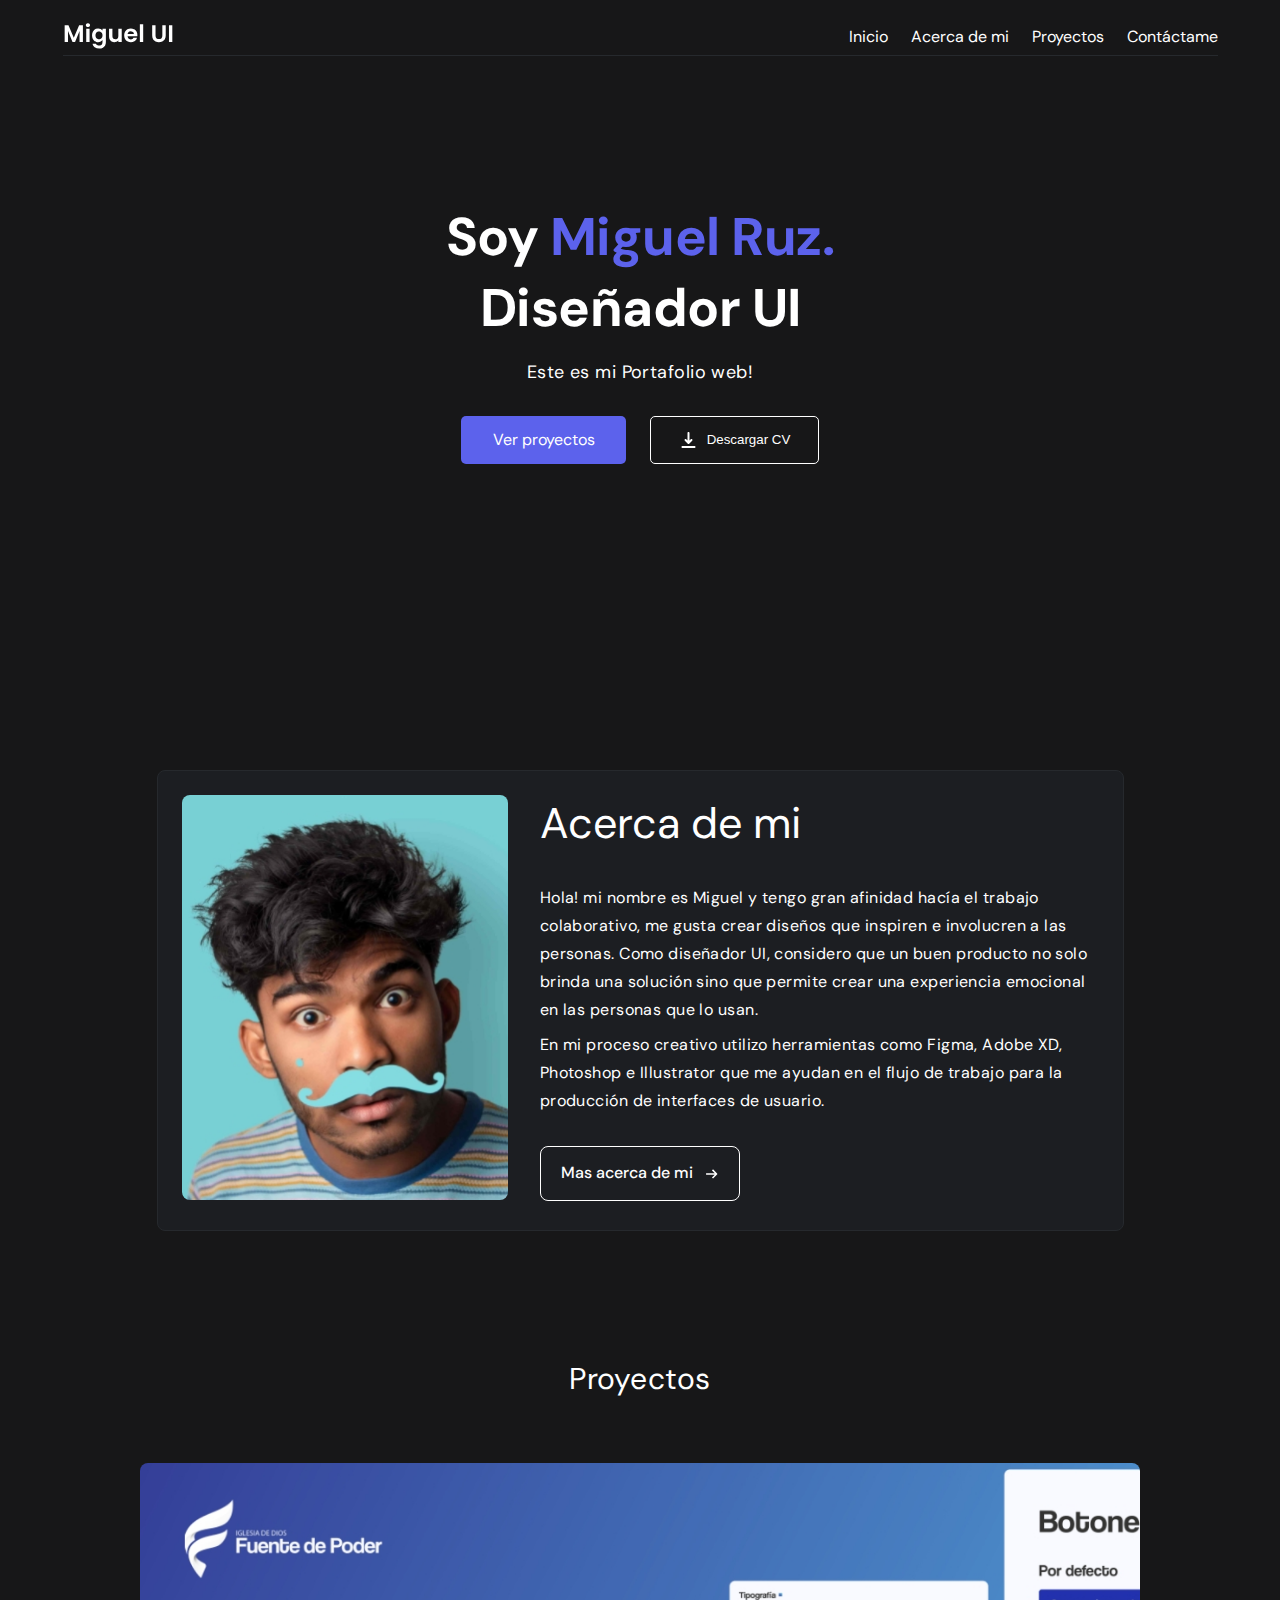
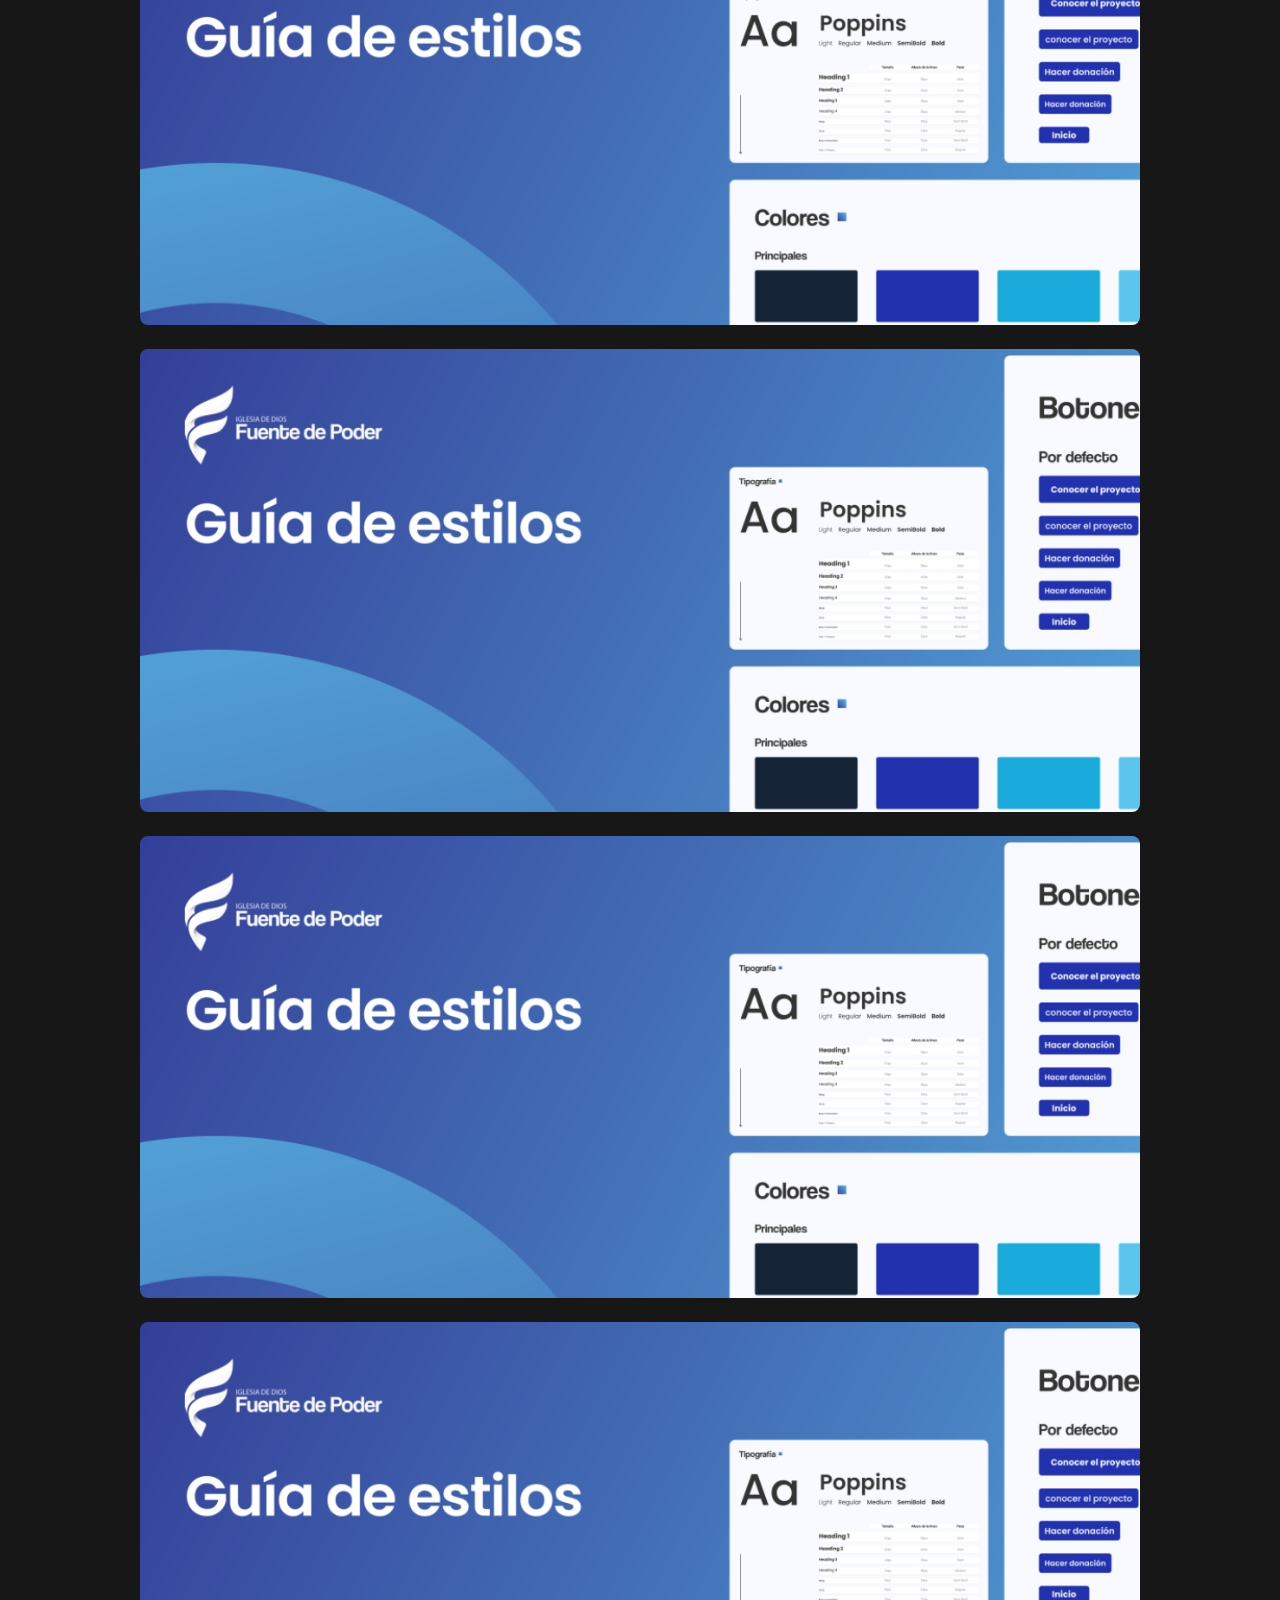
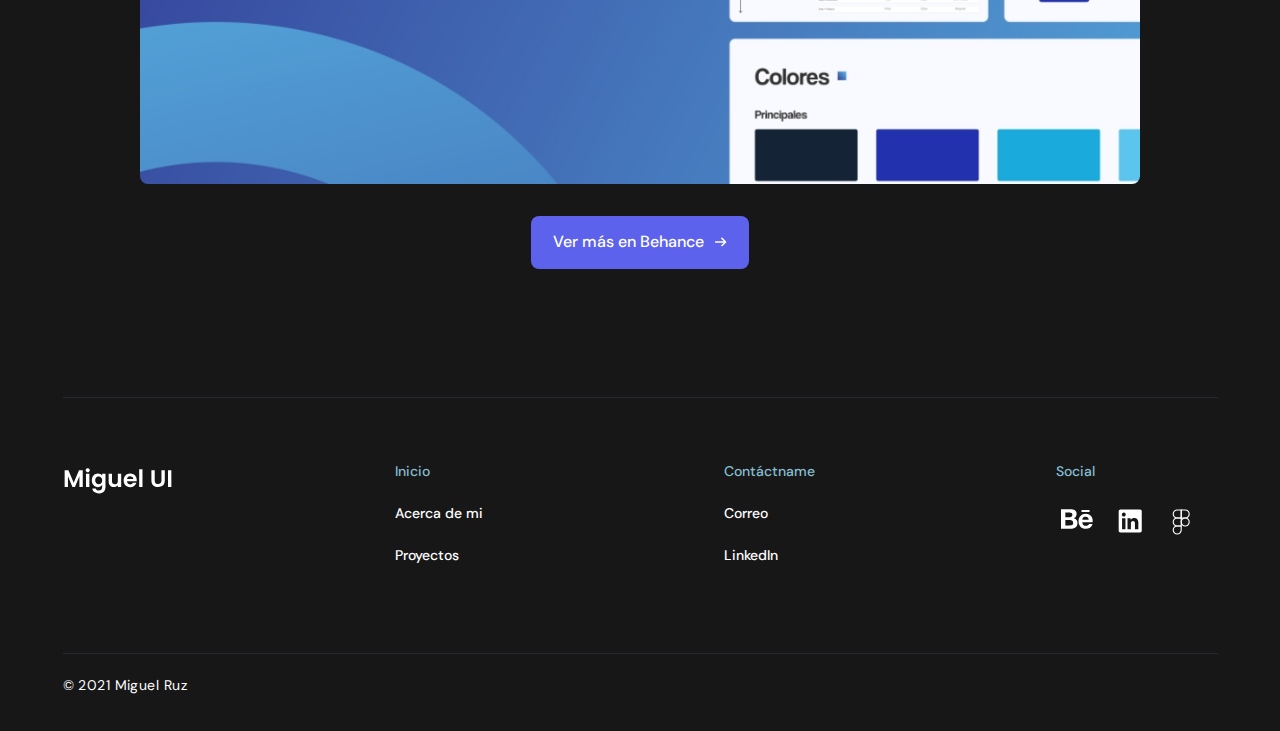
==== commit 021132a2: "added show burger menu" ====
--- a/index.html
+++ b/index.html
@@ -36,7 +36,7 @@
                     </ul>
                 </nav>
 
-                <div class="header__menu ">
+                <div class="header__menu visible-mobile">
                     <button class="header__nav__btn-menu burger" id="modalBtn">
                         <span class="burger__item-1"></span>
                         <span class="burger__item-2"></span>
